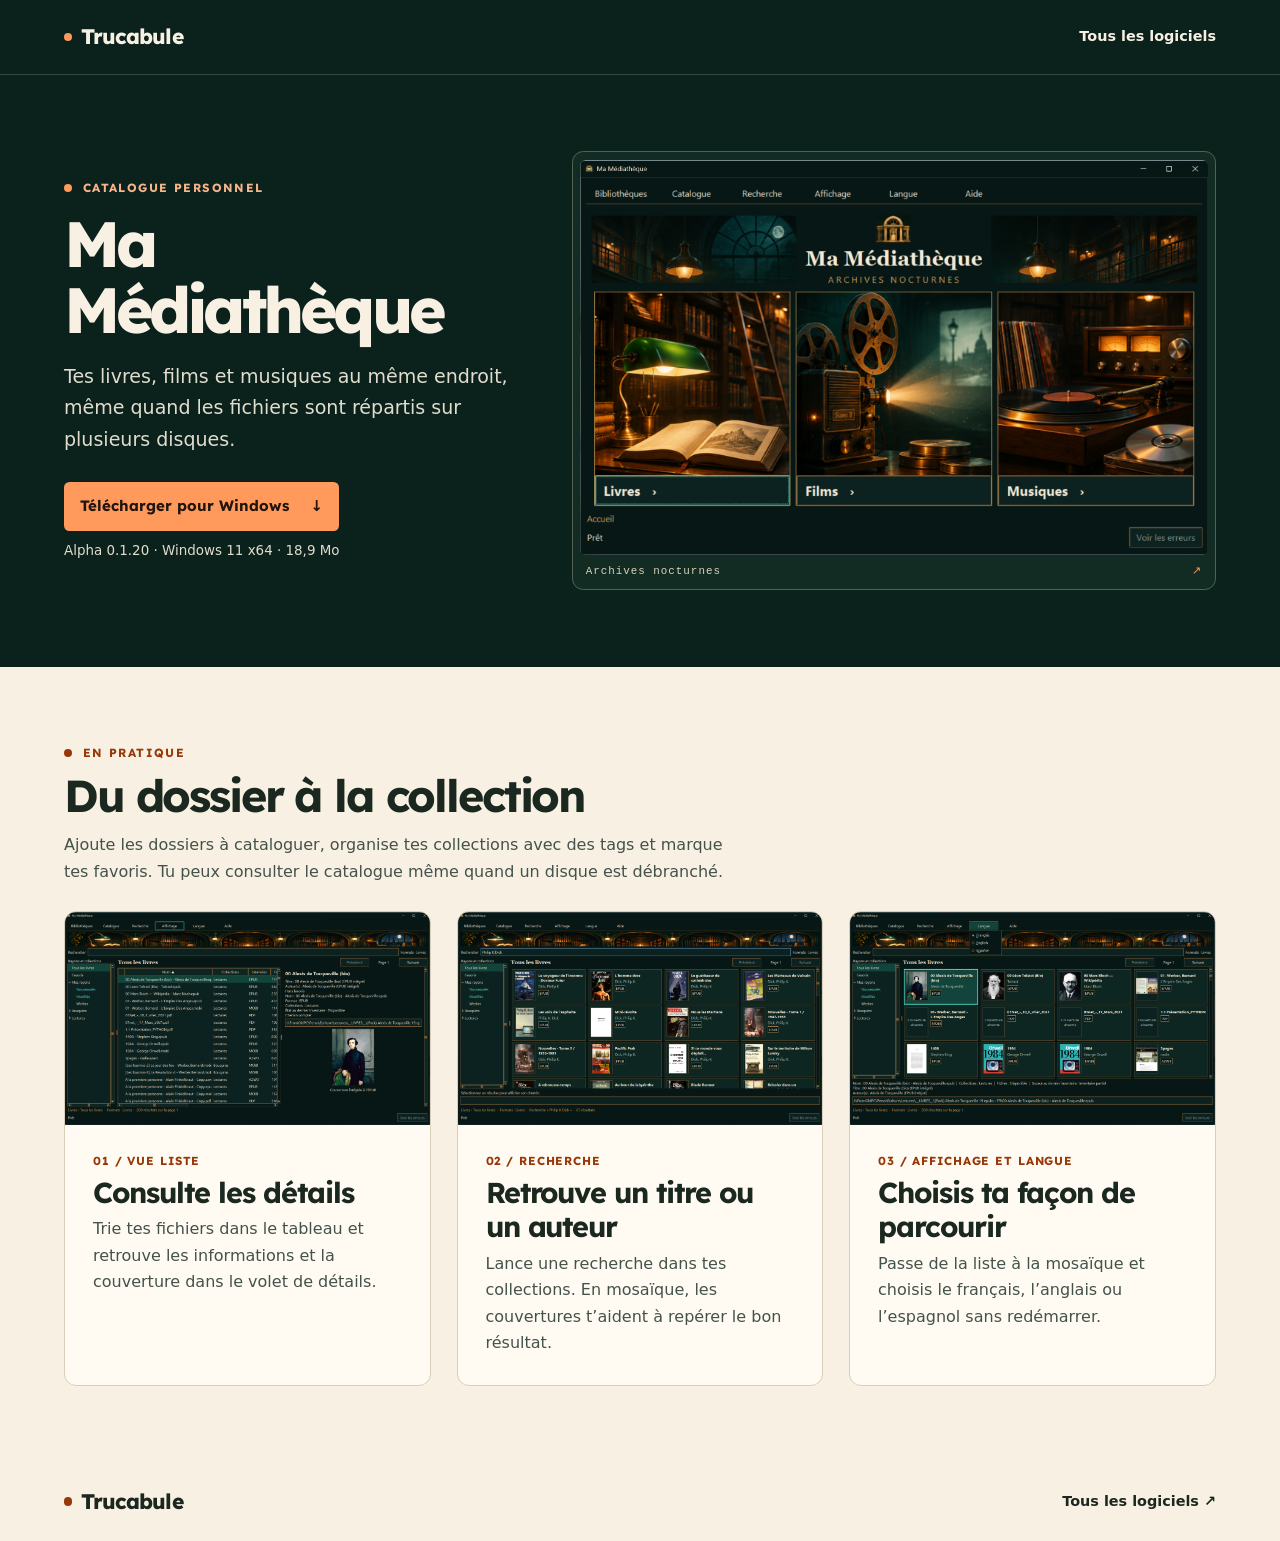
==== docs/ma-mediatheque/index.html @ 4a0d16b2 "Présenter Ma Médiathèque et son installateur Windows" ====
<!doctype html>
<html lang="fr">
<head>
  <meta charset="utf-8">
  <meta name="viewport" content="width=device-width, initial-scale=1">
  <meta name="description" content="Catalogue tes livres, films et musiques dans Ma Médiathèque. Découvre l’application et télécharge l’installateur pour Windows 11 x64.">
  <meta name="theme-color" content="#0b211c">
  <link rel="canonical" href="https://www.trucabule.fr/ma-mediatheque/">
  <link rel="icon" href="../assets/trucabule.svg" type="image/svg+xml">
  <link rel="stylesheet" href="../style.css">
  <link rel="stylesheet" href="produit.css">
  <title>Ma Médiathèque · Trucabule</title>
</head>
<body>
  <a class="skip" href="#contenu">Aller au contenu</a>
  <header class="top">
    <div class="wrap top-inner">
      <a class="brand" href="../"><span aria-hidden="true"></span>Trucabule</a>
      <nav aria-label="Navigation principale">
        <a href="../#logiciels">Tous les logiciels</a>
      </nav>
    </div>
  </header>
  <main id="contenu">
    <section class="hero" aria-labelledby="produit-title">
      <div class="wrap hero-grid product-grid">
        <div>
          <p class="eyebrow"><i aria-hidden="true"></i> Catalogue personnel</p>
          <h1 id="produit-title">Ma Médiathèque</h1>
          <p class="lede">Tes livres, films et musiques au même endroit, même quand les fichiers sont répartis sur plusieurs disques.</p>
          <div class="download">
            <a class="button" href="../apps/Ma-Mediatheque-alpha-0.1.20-windows-x64-setup.exe" download aria-describedby="version">Télécharger pour Windows <span aria-hidden="true">↓</span></a>
            <p id="version">Alpha 0.1.20 · Windows 11 x64 · 18,9 Mo</p>
          </div>
        </div>
        <figure class="product-shot product-cover">
          <a href="../assets/accueil.png" aria-label="Agrandir la capture de l’accueil">
            <img src="../assets/accueil.png" width="1696" height="1068" alt="Accueil de Ma Médiathèque avec trois entrées, Livres, Films et Musiques.">
          </a>
          <figcaption>Archives nocturnes <span aria-hidden="true">↗</span></figcaption>
        </figure>
      </div>
    </section>
    <section class="catalogue wrap" aria-labelledby="apercu-title">
      <p class="eyebrow"><i aria-hidden="true"></i> En pratique</p>
      <h2 id="apercu-title">Du dossier à la collection</h2>
      <p class="product-intro">Ajoute les dossiers à cataloguer, organise tes collections avec des tags et marque tes favoris. Tu peux consulter le catalogue même quand un disque est débranché.</p>
      <div class="product-gallery">
        <article class="app">
          <a class="gallery-image" href="../assets/liste.png" aria-label="Agrandir la capture de la vue Liste">
            <img src="../assets/liste.png" width="2383" height="1386" loading="lazy" alt="Liste de livres avec un volet de détails et la couverture du livre sélectionné.">
          </a>
          <div class="app-body">
            <p class="app-label">01 / Vue Liste</p>
            <h3>Consulte les détails</h3>
            <p>Trie tes fichiers dans le tableau et retrouve les informations et la couverture dans le volet de détails.</p>
          </div>
        </article>
        <article class="app">
          <a class="gallery-image" href="../assets/recherche.png" aria-label="Agrandir la capture de la recherche">
            <img src="../assets/recherche.png" width="2383" height="1386" loading="lazy" alt="Recherche de Philip K. Dick dans le catalogue, avec les couvertures des résultats.">
          </a>
          <div class="app-body">
            <p class="app-label">02 / Recherche</p>
            <h3>Retrouve un titre ou un auteur</h3>
            <p>Lance une recherche dans tes collections. En mosaïque, les couvertures t’aident à repérer le bon résultat.</p>
          </div>
        </article>
        <article class="app">
          <a class="gallery-image" href="../assets/mosaique_langues.png" aria-label="Agrandir la capture de la mosaïque et du menu Langue">
            <img src="../assets/mosaique_langues.png" width="2383" height="1386" loading="lazy" alt="Vue Mosaïque avec le menu Langue ouvert sur les choix français, anglais et espagnol.">
          </a>
          <div class="app-body">
            <p class="app-label">03 / Affichage et langue</p>
            <h3>Choisis ta façon de parcourir</h3>
            <p>Passe de la liste à la mosaïque et choisis le français, l’anglais ou l’espagnol sans redémarrer.</p>
          </div>
        </article>
      </div>
    </section>
  </main>
  <footer class="wrap footer">
    <a class="brand" href="../"><span aria-hidden="true"></span>Trucabule</a>
    <a href="../#logiciels">Tous les logiciels <span aria-hidden="true">↗</span></a>
  </footer>
</body>
</html>
---- docs/style.css ----
@font-face {
  font-family: Lexend;
  src: url("assets/lexend-latin.woff2") format("woff2");
  font-style: normal;
  font-weight: 100 900;
  font-display: swap;
}
:root {
  --night: #0b211c;
  --deep: #122b23;
  --paper: #f8f1e3;
  --ink: #1b2820;
  --muted: #43524a;
  --orange: #ff995c;
  --rust: #983808;
  --line: #d9ceba;
  color-scheme: light;
  scroll-behavior: smooth;
}
* { box-sizing: border-box; }
body { margin: 0; background: var(--paper); color: var(--ink); font: 1rem/1.65 system-ui, sans-serif; }
a { color: inherit; text-underline-offset: .2em; }
a:focus-visible { outline: 3px solid #e26928; outline-offset: 5px; }
img { display: block; max-width: 100%; }
h1, h2, h3, .brand, .button { font-family: Lexend, system-ui, sans-serif; }
h1, h2, h3, p, figure { margin: 0; }
.wrap { width: min(100% - 3rem, 72rem); margin-inline: auto; }
.skip { position: absolute; inset: .6rem auto auto .6rem; z-index: 2; padding: .6rem 1rem; background: var(--paper); transform: translateY(-160%); }
.skip:focus { transform: none; }
.top { color: var(--paper); background: var(--night); border-bottom: 1px solid #30483d; }
.top-inner, .footer { min-height: 4.6rem; display: flex; align-items: center; justify-content: space-between; gap: 1rem; }
.brand { display: inline-flex; align-items: center; gap: .55rem; font-size: 1.32rem; font-weight: 750; text-decoration: none; letter-spacing: -.045em; }
.brand span, .eyebrow i, figcaption span { display: inline-block; flex: none; width: .52rem; height: .52rem; background: var(--orange); border-radius: 50%; }
.top nav { display: flex; gap: clamp(.8rem, 3vw, 2.2rem); }
.top nav a, .footer > a:last-child { font-size: .9rem; font-weight: 650; text-decoration: none; }
.top nav a:hover, .footer > a:last-child:hover { text-decoration: underline; }
.hero { background: var(--night); color: var(--paper); }
.hero-grid { display: grid; grid-template-columns: 1.1fr .9fr; align-items: center; gap: clamp(1.5rem, 5vw, 5rem); padding-block: clamp(2.7rem, 6vw, 5rem); }
.eyebrow { display: flex; gap: .65rem; align-items: center; font: 700 .74rem/1.5 Lexend, sans-serif; text-transform: uppercase; letter-spacing: .12em; }
.hero .eyebrow, .about .eyebrow { color: #f8b58b; }
h1 { margin-block: .85rem 1.15rem; font-size: clamp(2.6rem, 5.6vw, 5rem); line-height: 1.03; letter-spacing: -.07em; font-weight: 750; }
h1 em { color: var(--orange); font-style: normal; }
.lede { max-width: 31rem; color: #e0ddce; font-size: clamp(1.05rem, 1.55vw, 1.19rem); }
.button { display: inline-flex; align-items: center; justify-content: space-between; gap: 1.35rem; margin-top: 1.7rem; background: var(--orange); color: #20160e; padding: .75rem 1rem; text-decoration: none; font-size: .94rem; font-weight: 700; border-radius: .34rem; }
.button:hover { background: #ffb182; }
.stage { position: relative; min-width: 0; padding: .8rem 1rem .7rem; border: 1px solid #405748; border-radius: .85rem; background: radial-gradient(ellipse at center, #1b3c2f 0%, #10281f 72%); }
.stage-meta, figcaption { display: flex; align-items: center; gap: .55rem; justify-content: space-between; color: #d5d4ba; font: .68rem/1.4 ui-monospace, monospace; letter-spacing: .09em; }
.stage img { width: 100%; height: auto; max-height: 24rem; object-fit: contain; margin-block: .35rem; }
figcaption { justify-content: start; }
figcaption span { width: .35rem; height: .35rem; }
.catalogue { padding-block: clamp(2.65rem, 6vw, 5rem); }
.catalogue .eyebrow, .app-label { color: var(--rust); }
.catalogue .eyebrow i, .footer .brand span { background: var(--rust); }
h2 { margin-top: .5rem; font-size: clamp(1.7rem, 3.5vw, 2.8rem); line-height: 1.13; letter-spacing: -.048em; }
.cards { display: grid; grid-template-columns: repeat(2, minmax(0, 1fr)); gap: clamp(1rem, 3vw, 2rem); margin-top: 1.55rem; }
.app { overflow: hidden; border: 1px solid var(--line); border-radius: .75rem; background: #fffbf3; }
.plate { min-height: 8rem; display: grid; place-items: center; color: #e8d4ac; }
.plate.library { background: radial-gradient(ellipse, #2b4836, #142a21 75%); }
.plate.desktop { background: radial-gradient(ellipse, #3e413a, #222925 75%); }
.plate svg { width: 12.5rem; }
.app-body { padding: clamp(1.15rem, 3vw, 1.75rem); }
.app-label { font: 700 .73rem/1.4 Lexend, sans-serif; letter-spacing: .075em; text-transform: uppercase; }
h3 { margin-block: .35rem .45rem; font-size: clamp(1.35rem, 2.4vw, 1.8rem); line-height: 1.2; letter-spacing: -.035em; }
.app-body > p:not(.app-label) { color: var(--muted); }
.app-link { display: inline-block; margin-top: .95rem; color: #85330c; font-weight: 700; }
.about { background: var(--deep); color: var(--paper); }
.about-inner { display: grid; grid-template-columns: .8fr 1.2fr; gap: 1.5rem 3rem; align-items: center; padding-block: clamp(2.4rem, 5vw, 4rem); }
.about-inner > p { color: #ebe3d4; max-width: 38rem; }
.footer { min-height: 4.9rem; }
@media (max-width: 720px) {
  .wrap { width: min(100% - 2rem, 72rem); }
  .hero-grid, .about-inner { grid-template-columns: 1fr; }
  .stage { max-width: 27rem; width: 100%; justify-self: center; }
  .desktop-break { display: none; }
}
@media (max-width: 520px) {
  .cards { grid-template-columns: 1fr; }
  .top-inner { min-height: 4rem; }
  .brand { font-size: 1.15rem; }
  .top nav a { font-size: .78rem; }
}
@media (prefers-reduced-motion: reduce) {
  :root { scroll-behavior: auto; }
}
---- docs/ma-mediatheque/produit.css ----
.product-grid {
  grid-template-columns: minmax(0, .83fr) minmax(0, 1.17fr);
  gap: clamp(1.65rem, 4vw, 4rem);
}
.product-grid h1 { font-size: clamp(2.45rem, 5vw, 4.6rem); }
.download > p {
  margin-top: .55rem;
  color: #e0ddce;
  font-size: .84rem;
}
.product-shot {
  padding: .45rem;
  border: 1px solid #536254;
  border-radius: .7rem;
  background: var(--deep);
}
.product-shot a, .gallery-image { display: block; }
.product-shot img { width: 100%; height: auto; border-radius: .35rem; }
.product-shot figcaption { justify-content: space-between; padding: .58rem .35rem .18rem; }
.product-shot figcaption span { width: auto; height: auto; color: var(--orange); background: none; }
.product-intro { max-width: 43rem; margin-top: .75rem; color: var(--muted); }
.product-gallery {
  display: grid;
  grid-template-columns: repeat(3, minmax(0, 1fr));
  gap: clamp(1rem, 2vw, 1.6rem);
  margin-top: 1.65rem;
}
.gallery-image img { width: 100%; height: auto; }
.product-cover a:focus-visible, .gallery-image:focus-visible { outline-offset: -3px; }
@media (max-width: 840px) {
  .product-grid { grid-template-columns: 1fr; }
  .product-cover { max-width: 42rem; }
  .product-gallery { grid-template-columns: repeat(2, minmax(0, 1fr)); }
}
@media (max-width: 560px) {
  .product-gallery { grid-template-columns: 1fr; }
}
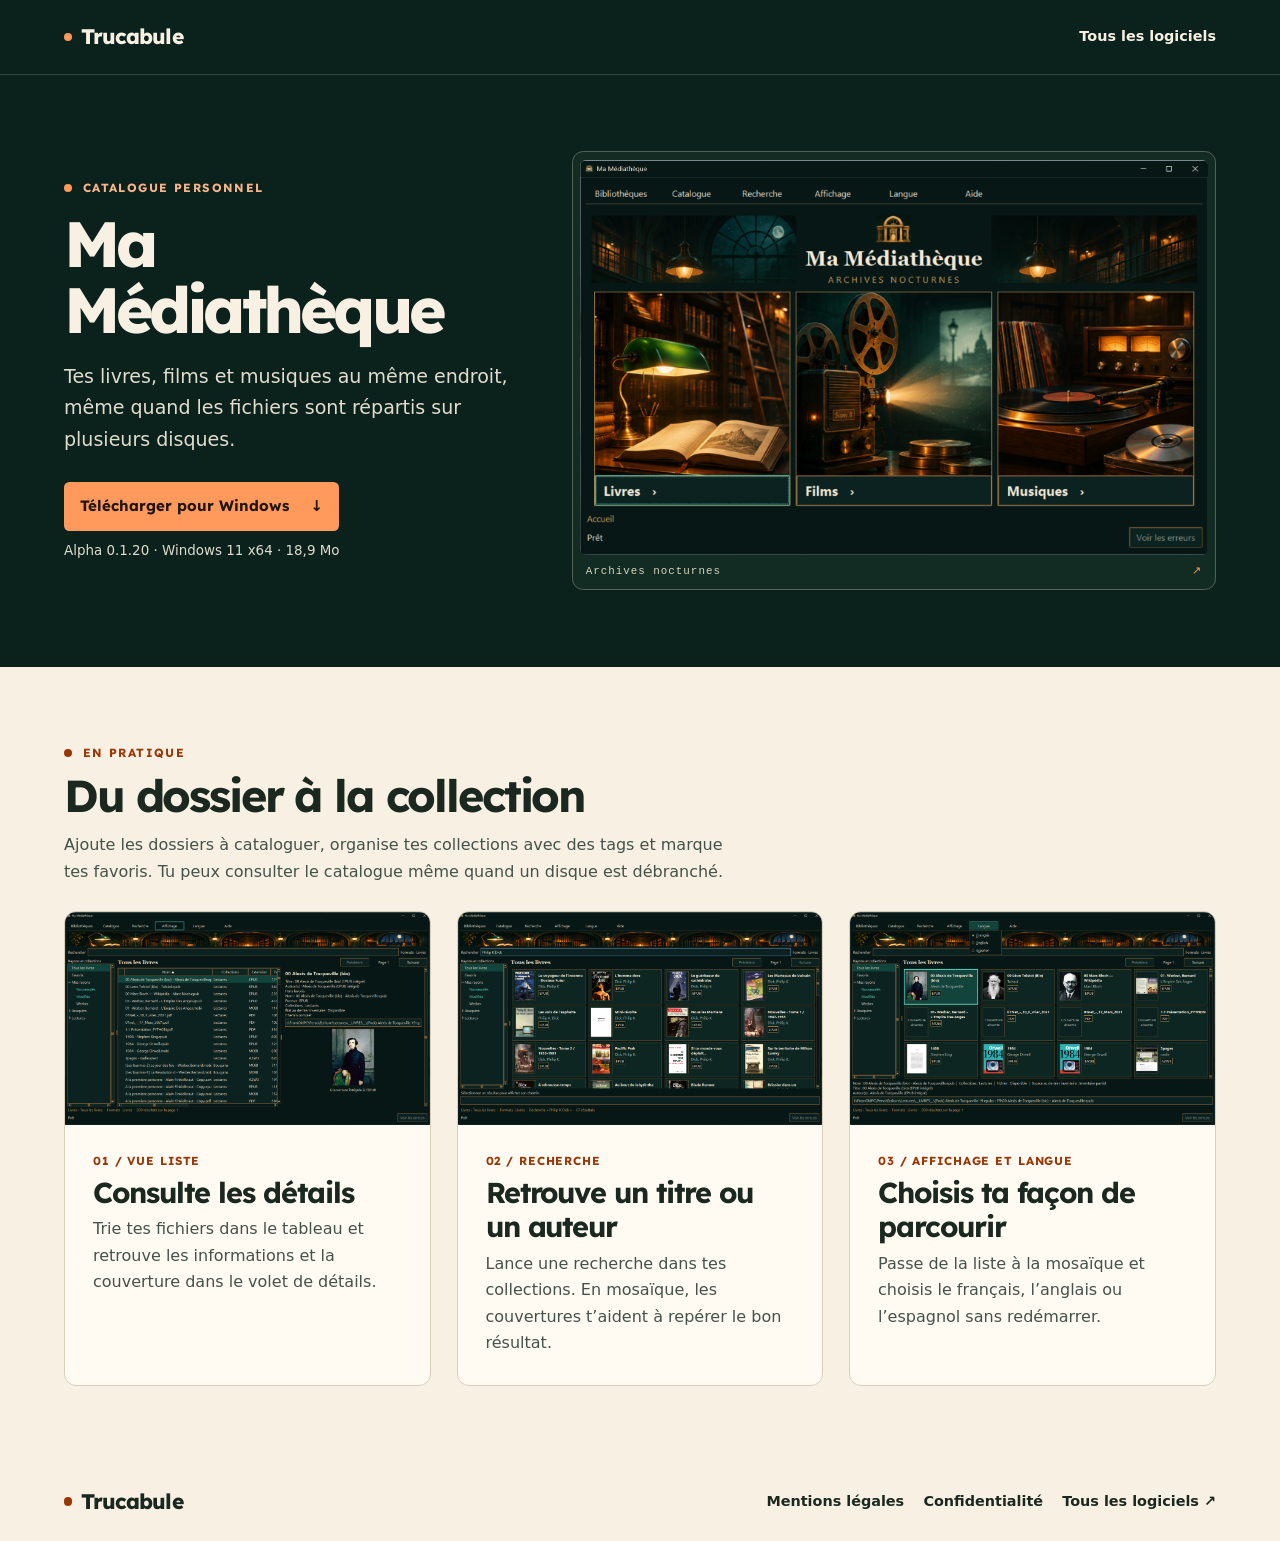
==== commit 3e7ee871: "Ajouter les mentions légales et la confidentialité de Trucabule" ====
--- a/docs/ma-mediatheque/index.html
+++ b/docs/ma-mediatheque/index.html
@@ -81,7 +81,11 @@
   </main>
   <footer class="wrap footer">
     <a class="brand" href="../"><span aria-hidden="true"></span>Trucabule</a>
-    <a href="../#logiciels">Tous les logiciels <span aria-hidden="true">↗</span></a>
+    <nav class="footer-links" aria-label="Liens de pied de page">
+      <a href="../mentions-legales/">Mentions légales</a>
+      <a href="../confidentialite/">Confidentialité</a>
+      <a href="../#logiciels">Tous les logiciels <span aria-hidden="true">↗</span></a>
+    </nav>
   </footer>
 </body>
 </html>
--- a/docs/style.css
+++ b/docs/style.css
@@ -32,8 +32,8 @@
 .brand { display: inline-flex; align-items: center; gap: .55rem; font-size: 1.32rem; font-weight: 750; text-decoration: none; letter-spacing: -.045em; }
 .brand span, .eyebrow i, figcaption span { display: inline-block; flex: none; width: .52rem; height: .52rem; background: var(--orange); border-radius: 50%; }
 .top nav { display: flex; gap: clamp(.8rem, 3vw, 2.2rem); }
-.top nav a, .footer > a:last-child { font-size: .9rem; font-weight: 650; text-decoration: none; }
-.top nav a:hover, .footer > a:last-child:hover { text-decoration: underline; }
+.top nav a, .footer-links a { font-size: .9rem; font-weight: 650; text-decoration: none; }
+.top nav a:hover, .footer-links a:hover { text-decoration: underline; }
 .hero { background: var(--night); color: var(--paper); }
 .hero-grid { display: grid; grid-template-columns: 1.1fr .9fr; align-items: center; gap: clamp(1.5rem, 5vw, 5rem); padding-block: clamp(2.7rem, 6vw, 5rem); }
 .eyebrow { display: flex; gap: .65rem; align-items: center; font: 700 .74rem/1.5 Lexend, sans-serif; text-transform: uppercase; letter-spacing: .12em; }
@@ -66,7 +66,17 @@
 .about { background: var(--deep); color: var(--paper); }
 .about-inner { display: grid; grid-template-columns: .8fr 1.2fr; gap: 1.5rem 3rem; align-items: center; padding-block: clamp(2.4rem, 5vw, 4rem); }
 .about-inner > p { color: #ebe3d4; max-width: 38rem; }
-.footer { min-height: 4.9rem; }
+.footer { min-height: 4.9rem; flex-wrap: wrap; padding-block: 1rem; }
+.footer-links { display: flex; flex-wrap: wrap; gap: .45rem 1.2rem; }
+.footer-links [aria-current="page"] { text-decoration: underline; }
+.legal { max-width: 48rem; padding-block: clamp(2.65rem, 6vw, 5rem); }
+.legal .eyebrow { color: var(--rust); }
+.legal h1 { font-size: clamp(2.4rem, 7vw, 4rem); }
+.legal h2 { font-size: clamp(1.35rem, 4vw, 1.75rem); }
+.legal section { margin-top: 2rem; }
+.legal section > :not(h2) { margin-top: .7rem; }
+.legal address { font-style: normal; }
+.legal a { overflow-wrap: anywhere; }
 @media (max-width: 720px) {
   .wrap { width: min(100% - 2rem, 72rem); }
   .hero-grid, .about-inner { grid-template-columns: 1fr; }
